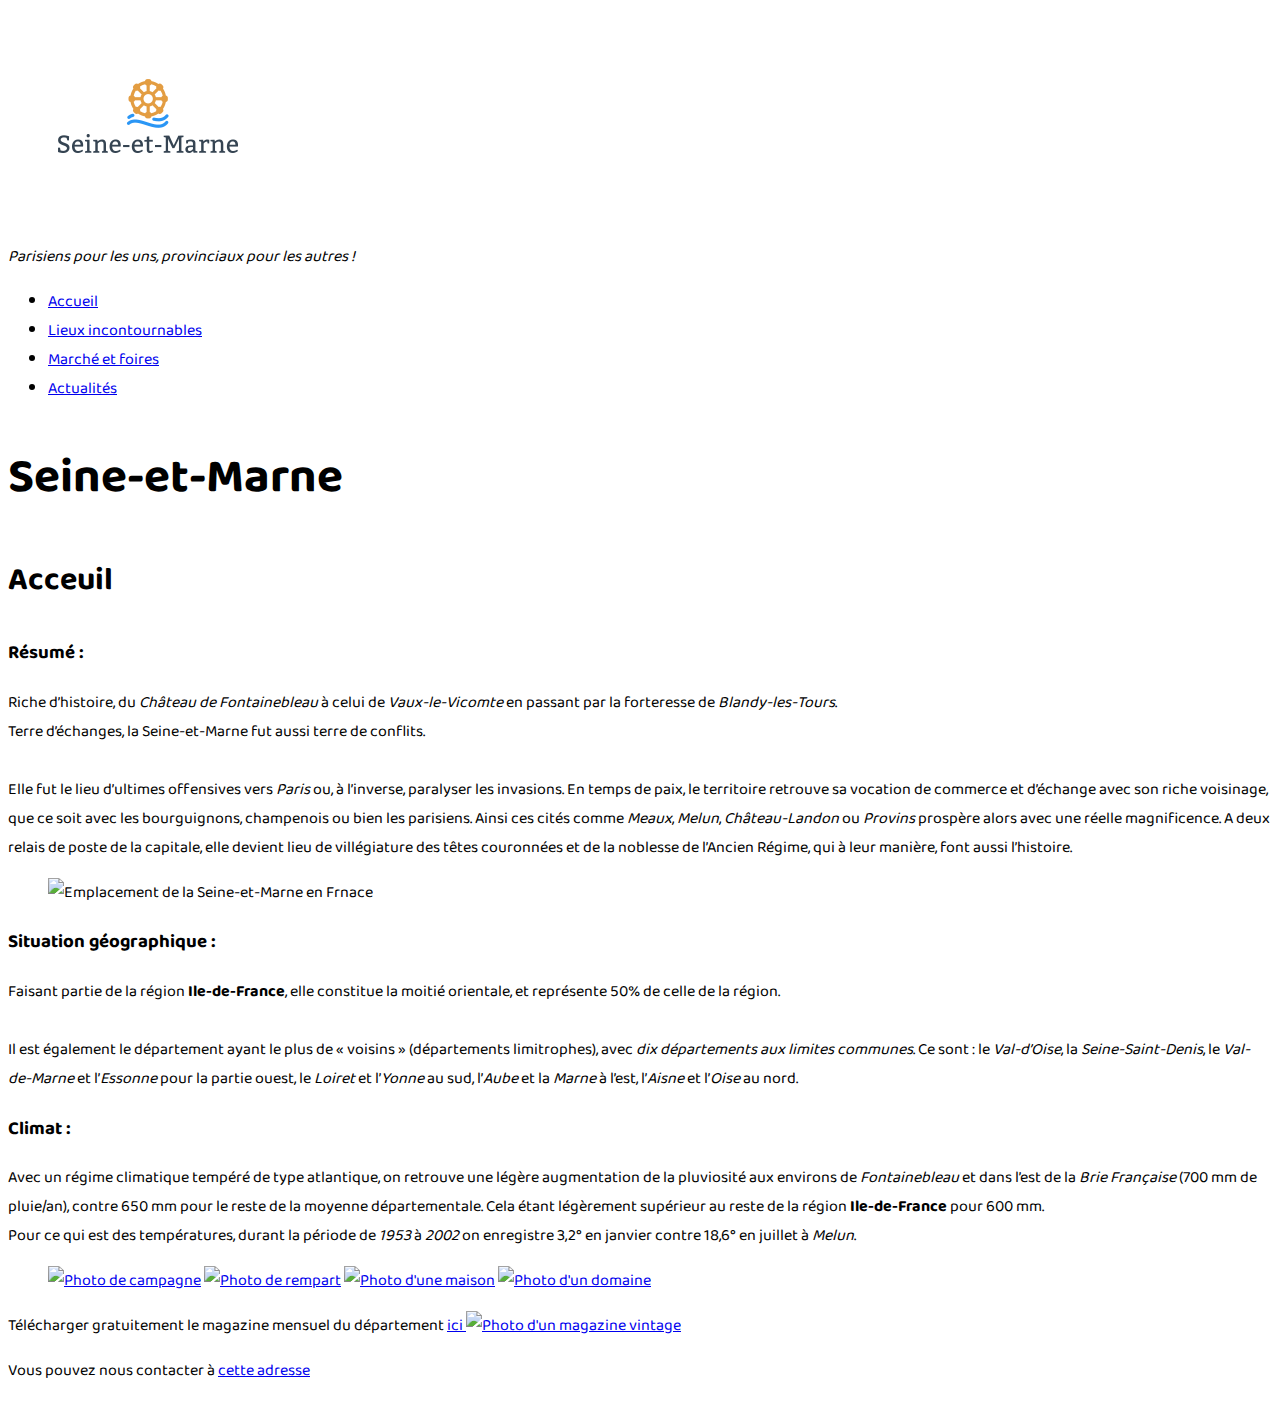
==== index.html @ b7f59997 "Add - all files" ====
<!DOCTYPE html>
<html lang="fr">
<head>
    <meta charset="UTF-8">
    <meta name="viewport" content="width=device-width, initial-scale=1.0">
    <link href="https://fonts.googleapis.com/css2?family=Baloo+Paaji+2&display=swap" rel="stylesheet">
    <link href="https://fonts.googleapis.com/css2?family=Baloo+Paaji+2&display=swap" rel="stylesheet">
    <title>Accueil</title>
    <link href="style.css" rel="stylesheet">
</head>
<body>
    <header>
        <figure><img src="media/logo_site.png" alt="Logo du site"/></figure>
        <p>Parisiens pour les uns, provinciaux pour les autres !</p>
    </header>

    <nav>
        <ul>
            <li><a href="accueil_depart.html">Accueil</a></li>
            <li><a href="lieux_depart.html">Lieux incontournables</a></li>
            <li><a href="marche_depart.html">Marché et foires</a></li>
            <li><a href="actualite_depart.html">Actualités</a></li>
        </ul>
    </nav>
    <main>
        
        <h1>Seine-et-Marne</h1>
    
        <h2>Acceuil</h2>

        <section>
            <h3>Résumé :</h3>
            <p>
                Riche d’histoire, du <em>Château de Fontainebleau</em> à celui de <em>Vaux-le-Vicomte</em> en passant par la forteresse de <em>Blandy-les-Tours</em>.<br/>
                Terre d’échanges, la Seine-et-Marne fut aussi terre de conflits.<br/><br/>
                Elle fut le lieu d’ultimes offensives vers <em>Paris</em> ou, à l’inverse, paralyser les invasions. En temps de paix, le territoire retrouve sa vocation de commerce et d’échange avec son riche voisinage, que ce soit avec les bourguignons, champenois ou bien les parisiens. Ainsi ces cités comme <em>Meaux</em>, <em>Melun</em>, <em>Château-Landon</em> ou <em>Provins</em> prospère alors avec une réelle magnificence.
                A deux relais de poste de la capitale, elle devient lieu de villégiature des têtes couronnées et de la noblesse de l’Ancien Régime, qui à leur manière, font aussi l’histoire.
            </p>
        </section>

        <figure><img src="Images/departement.png" alt="Emplacement de la Seine-et-Marne en Frnace"/></figure>
        <section>
            <h3>Situation géographique :</h3>
            <p>
                Faisant partie de la région <strong>Ile-de-France</strong>, elle constitue la moitié orientale, et représente 50% de celle de la région.<br/><br/>
                Il est également le département ayant le plus de « voisins » (départements limitrophes), avec <em>dix départements aux limites communes</em>. Ce sont : le <em>Val-d’Oise</em>, la <em>Seine-Saint-Denis</em>, le <em>Val-de-Marne</em> et l’<em>Essonne</em> pour la partie ouest, le <em>Loiret</em> et l’<em>Yonne</em> au sud, l’<em>Aube</em> et la <em>Marne</em> à l’est, l’<em>Aisne</em> et l’<em>Oise</em> au nord.
            </p>
        </section>
        
        <section>
            <h3>Climat :</h3>
            <p>
                Avec un régime climatique tempéré de type atlantique, on retrouve une légère augmentation de la pluviosité aux environs de <em>Fontainebleau</em> et dans l’est de la <em>Brie Française</em> (700 mm de pluie/an), contre  650 mm pour le reste de la moyenne départementale. Cela étant légèrement supérieur au reste de la région <strong>Ile-de-France</strong> pour 600 mm.<br/>
                Pour ce qui est des températures, durant la période de <em>1953</em> à <em>2002</em> on enregistre 3,2° en janvier contre 18,6° en juillet à <em>Melun</em>.
            </p>
        </section>
        
        <aside>
            <figure>
                <a href="Images/campagne.jpg"><img src="Images/campagne_mini.jpg" alt="Photo de campagne"/></a>
                <a href="Images/rempart.jpg"><img src="Images/rempart_mini.jpg" alt="Photo de rempart"/></a>
                <a href="Images/maison_de_ville.jpg"><img src="Images/maison-de-ville_mini.jpg" alt="Photo d'une maison"/></a>
                <a href="Images/domaine.jpg"><img src="Images/domaine_mini.jpg" alt="Photo d'un domaine"/></a>
            </figure>
        </aside>

        <aside>
            <p>Télécharger gratuitement le magazine mensuel du département <a href="mensuel.pdf" download>ici <img src="Images/magazine.jpg" alt="Photo d'un magazine vintage"/></a></p>
        </aside>
        
    </main>

    <footer>
        <p>Vous pouvez nous contacter à <a href="mailto:webmaster@ceciestuntest.fr">cette adresse</a></p>
    </footer>
</body>
</html>
---- style.css ----
header{
    font-family: 'Baloo Paaji 2', cursive;
    font-style: italic;
}

body{
    font-family: 'Baloo Paaji 2', cursive;
    font-size: 1em;
    background-image: url(Images/background.jpg);
    background-attachment: fixed;
    background-repeat: no-repeat;
    background-size: cover;
}

h1{
    font-size: 3rem;
}

h2{
    font-size: 2rem;
}
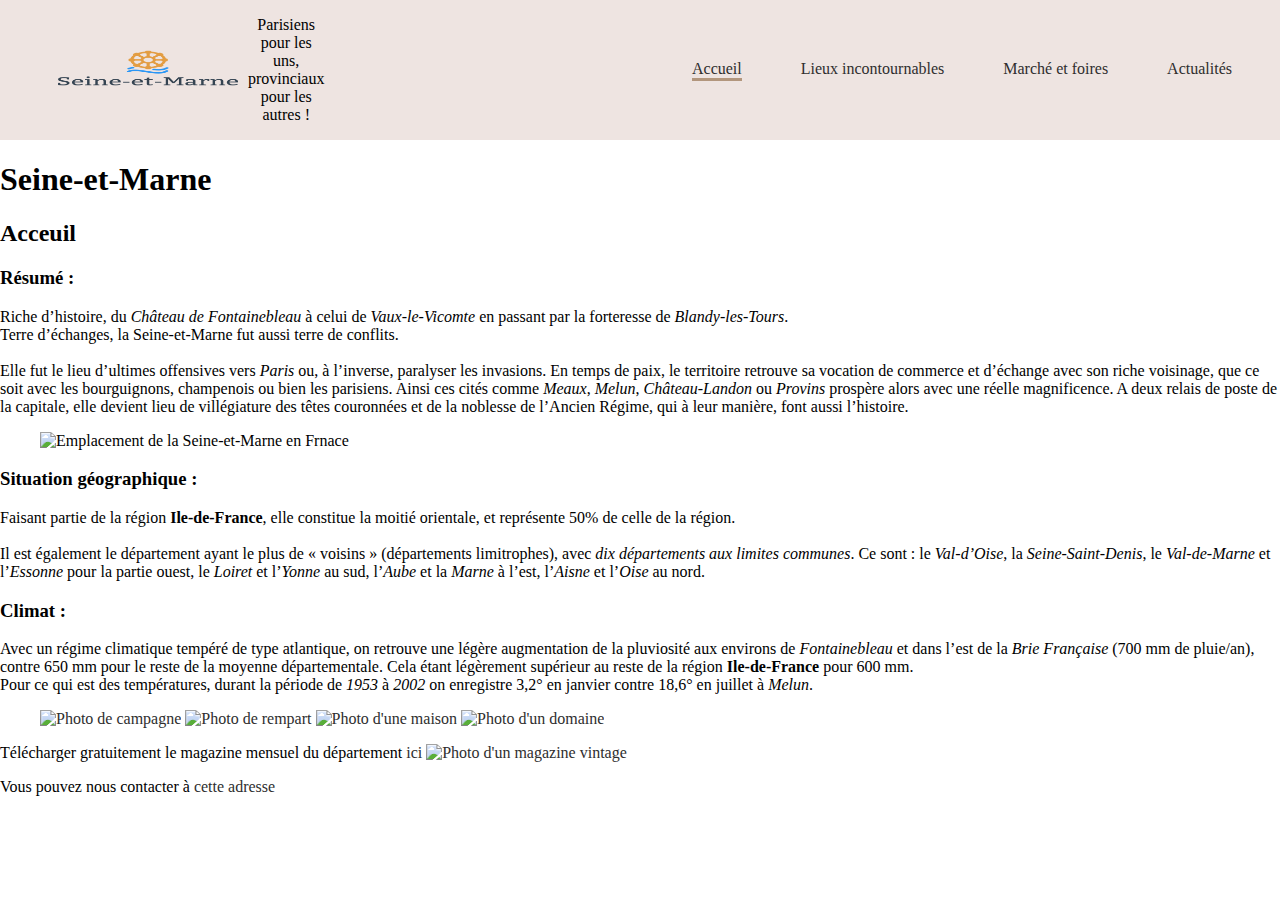
==== commit 0a4163d0: "Update - navbar" ====
--- a/index.html
+++ b/index.html
@@ -10,18 +10,22 @@
 </head>
 <body>
     <header>
-        <figure><img src="media/logo_site.png" alt="Logo du site"/></figure>
-        <p>Parisiens pour les uns, provinciaux pour les autres !</p>
+        <div class="d-flex jc-between">
+            <div class="d-flex align-center">
+                <figure><img src="media/logo_site.png" alt="Roue de mou;in au-dessus d'un cours d'eau" width="200" height="94"/></figure>
+                <p>Parisiens pour les uns, provinciaux pour les autres !</p>
+            </div>
+            <nav class="d-flex align-center">
+                <ul class="d-flex jc-between w-100">
+                    <li class="actual-links"><a href="accueil_depart.html">Accueil</a></li>
+                    <li><a href="lieux_depart.html">Lieux incontournables</a></li>
+                    <li><a href="marche_depart.html">Marché et foires</a></li>
+                    <li><a href="actualite_depart.html">Actualités</a></li>
+                </ul>
+            </nav>
+        </div>
     </header>
 
-    <nav>
-        <ul>
-            <li><a href="accueil_depart.html">Accueil</a></li>
-            <li><a href="lieux_depart.html">Lieux incontournables</a></li>
-            <li><a href="marche_depart.html">Marché et foires</a></li>
-            <li><a href="actualite_depart.html">Actualités</a></li>
-        </ul>
-    </nav>
     <main>
         
         <h1>Seine-et-Marne</h1>
--- a/style.css
+++ b/style.css
@@ -1,21 +1,54 @@
-header{
-    font-family: 'Baloo Paaji 2', cursive;
-    font-style: italic;
+/* Var --------------------*/
+:root{
+    --col-primary: #2E2E2E;
+    --bg-primary: #EEE4E1;
 }
 
-body{
-    font-family: 'Baloo Paaji 2', cursive;
-    font-size: 1em;
-    background-image: url(Images/background.jpg);
-    background-attachment: fixed;
-    background-repeat: no-repeat;
-    background-size: cover;
+/* Class ------------------*/
+.d-flex{    display: flex;  }
+.jc-between{    justify-content: space-between; }
+.jc-center{ justify-content: center;    }
+.align-center{  align-items: center;    }
+.w-100{ width: 100%;    }
+
+/* Generic ----------------*/
+ul{ list-style: none;   }
+
+a{
+    text-decoration: none;
+    color: var(--col-primary);
 }
 
-h1{
-    font-size: 3rem;
+/* Body ____________________________________________________________________________________________________*/
+body{
+    margin: 0;
 }
 
-h2{
-    font-size: 2rem;
+/* Header __________________________________________________________________________________________________*/
+header > div{    
+    padding: 0 3rem;
+    background-color: var(--bg-primary);
+}
+
+header > div > div{
+    width: 20%; 
+    text-align: center;
+}
+
+header figure{  margin: 0;  }
+
+header nav{ width: 33.75rem;    }
+
+header ul{  padding: 0; }
+
+.actual-links{
+    border-bottom: solid 3px #B2967D;
+}
+
+header li:not(.actual-links){
+    transition-duration: 250ms;
+    transition-property: border-bottom;
+}
+header li:hover{
+    border-bottom: solid 3px #B2967D;
 }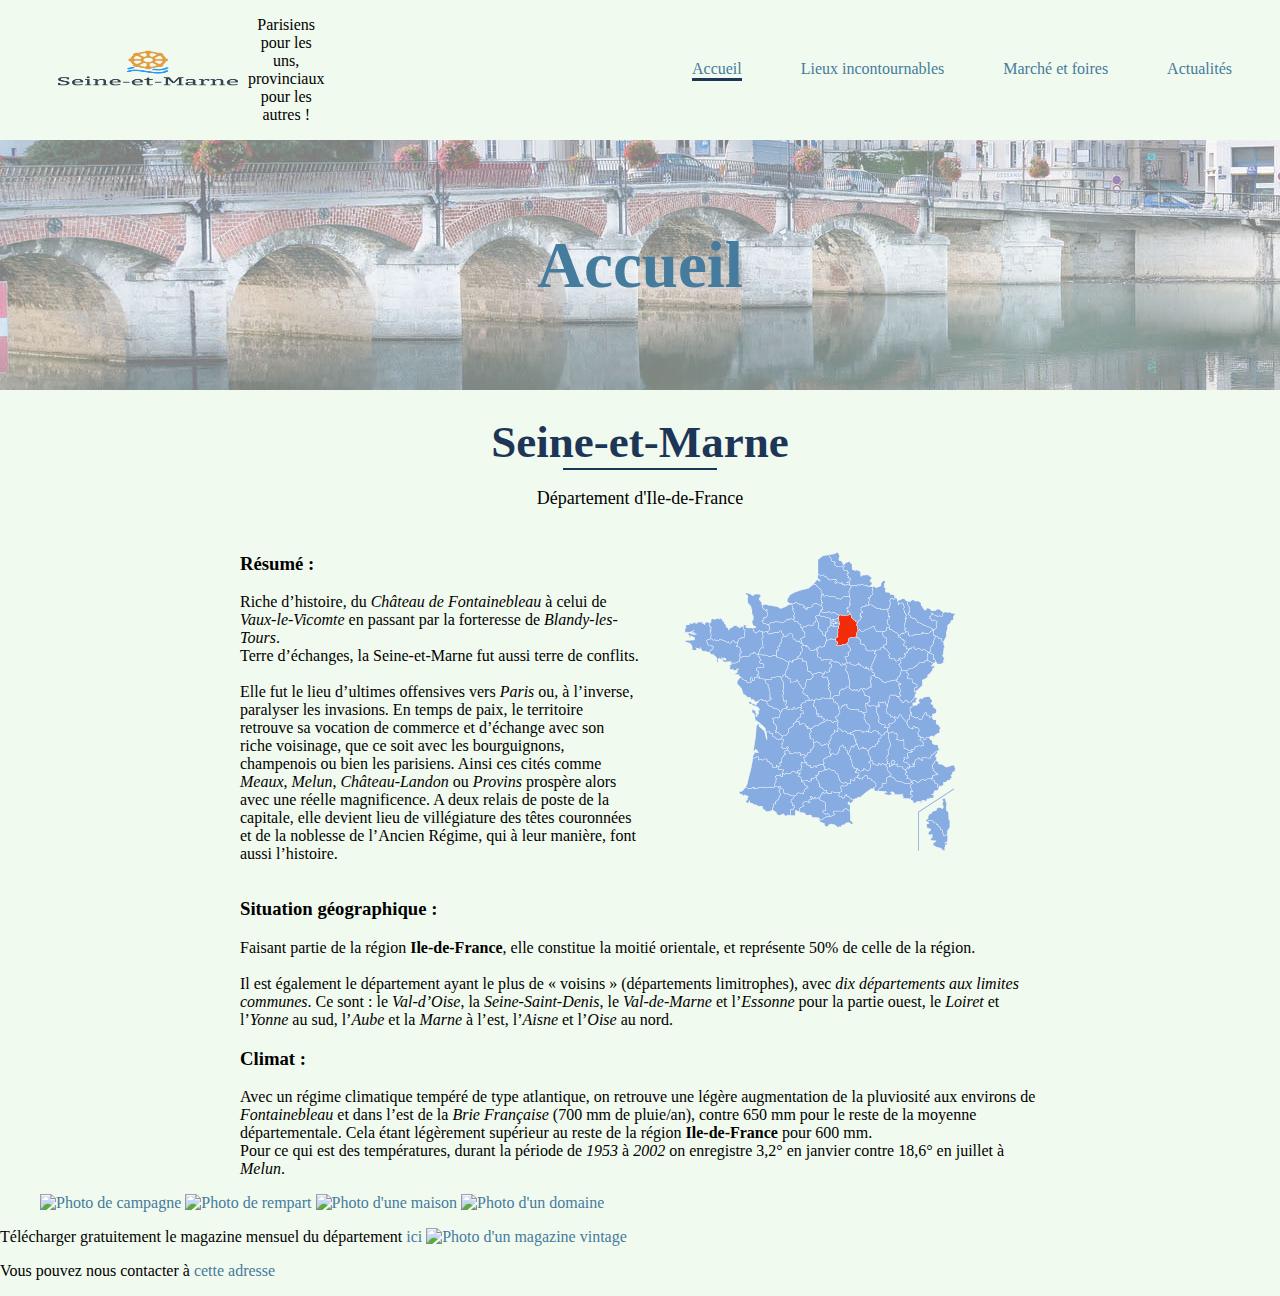
==== commit 9eba1e18: "Update - header and main firts section" ====
--- a/index.html
+++ b/index.html
@@ -24,40 +24,48 @@
                 </ul>
             </nav>
         </div>
+        <div class="d-flex jc-center align-center">
+            <h1>Accueil</h1>
+        </div>
     </header>
 
     <main>
-        
-        <h1>Seine-et-Marne</h1>
-    
-        <h2>Acceuil</h2>
-
-        <section>
-            <h3>Résumé :</h3>
-            <p>
-                Riche d’histoire, du <em>Château de Fontainebleau</em> à celui de <em>Vaux-le-Vicomte</em> en passant par la forteresse de <em>Blandy-les-Tours</em>.<br/>
-                Terre d’échanges, la Seine-et-Marne fut aussi terre de conflits.<br/><br/>
-                Elle fut le lieu d’ultimes offensives vers <em>Paris</em> ou, à l’inverse, paralyser les invasions. En temps de paix, le territoire retrouve sa vocation de commerce et d’échange avec son riche voisinage, que ce soit avec les bourguignons, champenois ou bien les parisiens. Ainsi ces cités comme <em>Meaux</em>, <em>Melun</em>, <em>Château-Landon</em> ou <em>Provins</em> prospère alors avec une réelle magnificence.
-                A deux relais de poste de la capitale, elle devient lieu de villégiature des têtes couronnées et de la noblesse de l’Ancien Régime, qui à leur manière, font aussi l’histoire.
-            </p>
+        <section id="introduction">
+            <h2>Seine-et-Marne</h2>
+            <div class="m-auto"></div>
+            <p>Département d'Ile-de-France</p>
         </section>
 
-        <figure><img src="Images/departement.png" alt="Emplacement de la Seine-et-Marne en Frnace"/></figure>
-        <section>
-            <h3>Situation géographique :</h3>
-            <p>
-                Faisant partie de la région <strong>Ile-de-France</strong>, elle constitue la moitié orientale, et représente 50% de celle de la région.<br/><br/>
-                Il est également le département ayant le plus de « voisins » (départements limitrophes), avec <em>dix départements aux limites communes</em>. Ce sont : le <em>Val-d’Oise</em>, la <em>Seine-Saint-Denis</em>, le <em>Val-de-Marne</em> et l’<em>Essonne</em> pour la partie ouest, le <em>Loiret</em> et l’<em>Yonne</em> au sud, l’<em>Aube</em> et la <em>Marne</em> à l’est, l’<em>Aisne</em> et l’<em>Oise</em> au nord.
-            </p>
+        <section id="content" class="content m-auto">
+            <section id="resume" class="d-flex">
+                <div class="w-50">
+                    <h3>Résumé :</h3>
+                    <p>
+                        Riche d’histoire, du <em>Château de Fontainebleau</em> à celui de <em>Vaux-le-Vicomte</em> en passant par la forteresse de <em>Blandy-les-Tours</em>.<br/>
+                        Terre d’échanges, la Seine-et-Marne fut aussi terre de conflits.<br/><br/>
+                        Elle fut le lieu d’ultimes offensives vers <em>Paris</em> ou, à l’inverse, paralyser les invasions. En temps de paix, le territoire retrouve sa vocation de commerce et d’échange avec son riche voisinage, que ce soit avec les bourguignons, champenois ou bien les parisiens. Ainsi ces cités comme <em>Meaux</em>, <em>Melun</em>, <em>Château-Landon</em> ou <em>Provins</em> prospère alors avec une réelle magnificence.
+                        A deux relais de poste de la capitale, elle devient lieu de villégiature des têtes couronnées et de la noblesse de l’Ancien Régime, qui à leur manière, font aussi l’histoire.
+                    </p>
+                </div>
+                <figure><img src="media/departement.png" alt="Emplacement de la Seine-et-Marne en Frnace"/></figure>
+            </section>
+            <section>
+                <h3>Situation géographique :</h3>
+                <p>
+                    Faisant partie de la région <strong>Ile-de-France</strong>, elle constitue la moitié orientale, et représente 50% de celle de la région.<br/><br/>
+                    Il est également le département ayant le plus de « voisins » (départements limitrophes), avec <em>dix départements aux limites communes</em>. Ce sont : le <em>Val-d’Oise</em>, la <em>Seine-Saint-Denis</em>, le <em>Val-de-Marne</em> et l’<em>Essonne</em> pour la partie ouest, le <em>Loiret</em> et l’<em>Yonne</em> au sud, l’<em>Aube</em> et la <em>Marne</em> à l’est, l’<em>Aisne</em> et l’<em>Oise</em> au nord.
+                </p>
+            </section>
+            <section>
+                <h3>Climat :</h3>
+                <p>
+                    Avec un régime climatique tempéré de type atlantique, on retrouve une légère augmentation de la pluviosité aux environs de <em>Fontainebleau</em> et dans l’est de la <em>Brie Française</em> (700 mm de pluie/an), contre  650 mm pour le reste de la moyenne départementale. Cela étant légèrement supérieur au reste de la région <strong>Ile-de-France</strong> pour 600 mm.<br/>
+                    Pour ce qui est des températures, durant la période de <em>1953</em> à <em>2002</em> on enregistre 3,2° en janvier contre 18,6° en juillet à <em>Melun</em>.
+                </p>
+            </section>
         </section>
+
         
-        <section>
-            <h3>Climat :</h3>
-            <p>
-                Avec un régime climatique tempéré de type atlantique, on retrouve une légère augmentation de la pluviosité aux environs de <em>Fontainebleau</em> et dans l’est de la <em>Brie Française</em> (700 mm de pluie/an), contre  650 mm pour le reste de la moyenne départementale. Cela étant légèrement supérieur au reste de la région <strong>Ile-de-France</strong> pour 600 mm.<br/>
-                Pour ce qui est des températures, durant la période de <em>1953</em> à <em>2002</em> on enregistre 3,2° en janvier contre 18,6° en juillet à <em>Melun</em>.
-            </p>
-        </section>
         
         <aside>
             <figure>
--- a/style.css
+++ b/style.css
@@ -1,7 +1,9 @@
 /* Var --------------------*/
 :root{
-    --col-primary: #2E2E2E;
-    --bg-primary: #EEE4E1;
+    --col-primary: #F1FAEE;
+    --col-secondary: #1D3557;
+    --col-third: #457B9D;
+    --col-content: #fff;
 }
 
 /* Class ------------------*/
@@ -10,25 +12,27 @@
 .jc-center{ justify-content: center;    }
 .align-center{  align-items: center;    }
 .w-100{ width: 100%;    }
+.m-auto{    margin: auto;   }
+.content{   width: 62.5%;   }
+.w-50{  width: 50%; }
+.wrap{  flex-wrap: wrap;    }
 
 /* Generic ----------------*/
 ul{ list-style: none;   }
 
 a{
     text-decoration: none;
-    color: var(--col-primary);
+    color: var(--col-third);
 }
 
 /* Body ____________________________________________________________________________________________________*/
 body{
     margin: 0;
+    background-color: var(--col-primary);
 }
 
 /* Header __________________________________________________________________________________________________*/
-header > div{    
-    padding: 0 3rem;
-    background-color: var(--bg-primary);
-}
+header > div:first-child{   padding: 0 3rem;    }
 
 header > div > div{
     width: 20%; 
@@ -41,14 +45,43 @@
 
 header ul{  padding: 0; }
 
-.actual-links{
-    border-bottom: solid 3px #B2967D;
-}
+.actual-links{  border-bottom: solid 3px var(--col-secondary); }
 
 header li:not(.actual-links){
     transition-duration: 250ms;
     transition-property: border-bottom;
 }
-header li:hover{
-    border-bottom: solid 3px #B2967D;
+
+header li:hover{    border-bottom: solid 3px var(--col-secondary);   }
+
+header > div:nth-child(2){
+    background-image: url(media/background.jpg);
+    background-repeat: no-repeat;
+    height: 250px;
+    background-position-y: -406px;
+}
+
+header h1{
+    color: var(--col-third);
+    font-size: 4.0625rem;
+}
+
+/* Main ____________________________________________________________________________________________________*/
+#introduction{ text-align: center;  }
+
+#introduction > h2{
+    font-size: 2.8125rem;
+    color: var(--col-secondary);
+    margin: 1.625rem auto 0;
+}
+
+#introduction > div{
+    height: 2px;
+    background-color: var(--col-secondary);
+    width: 12%;
+}
+
+#introduction > p{
+    font-size: 1.125rem;
+    margin-bottom: 1.5625rem;
 }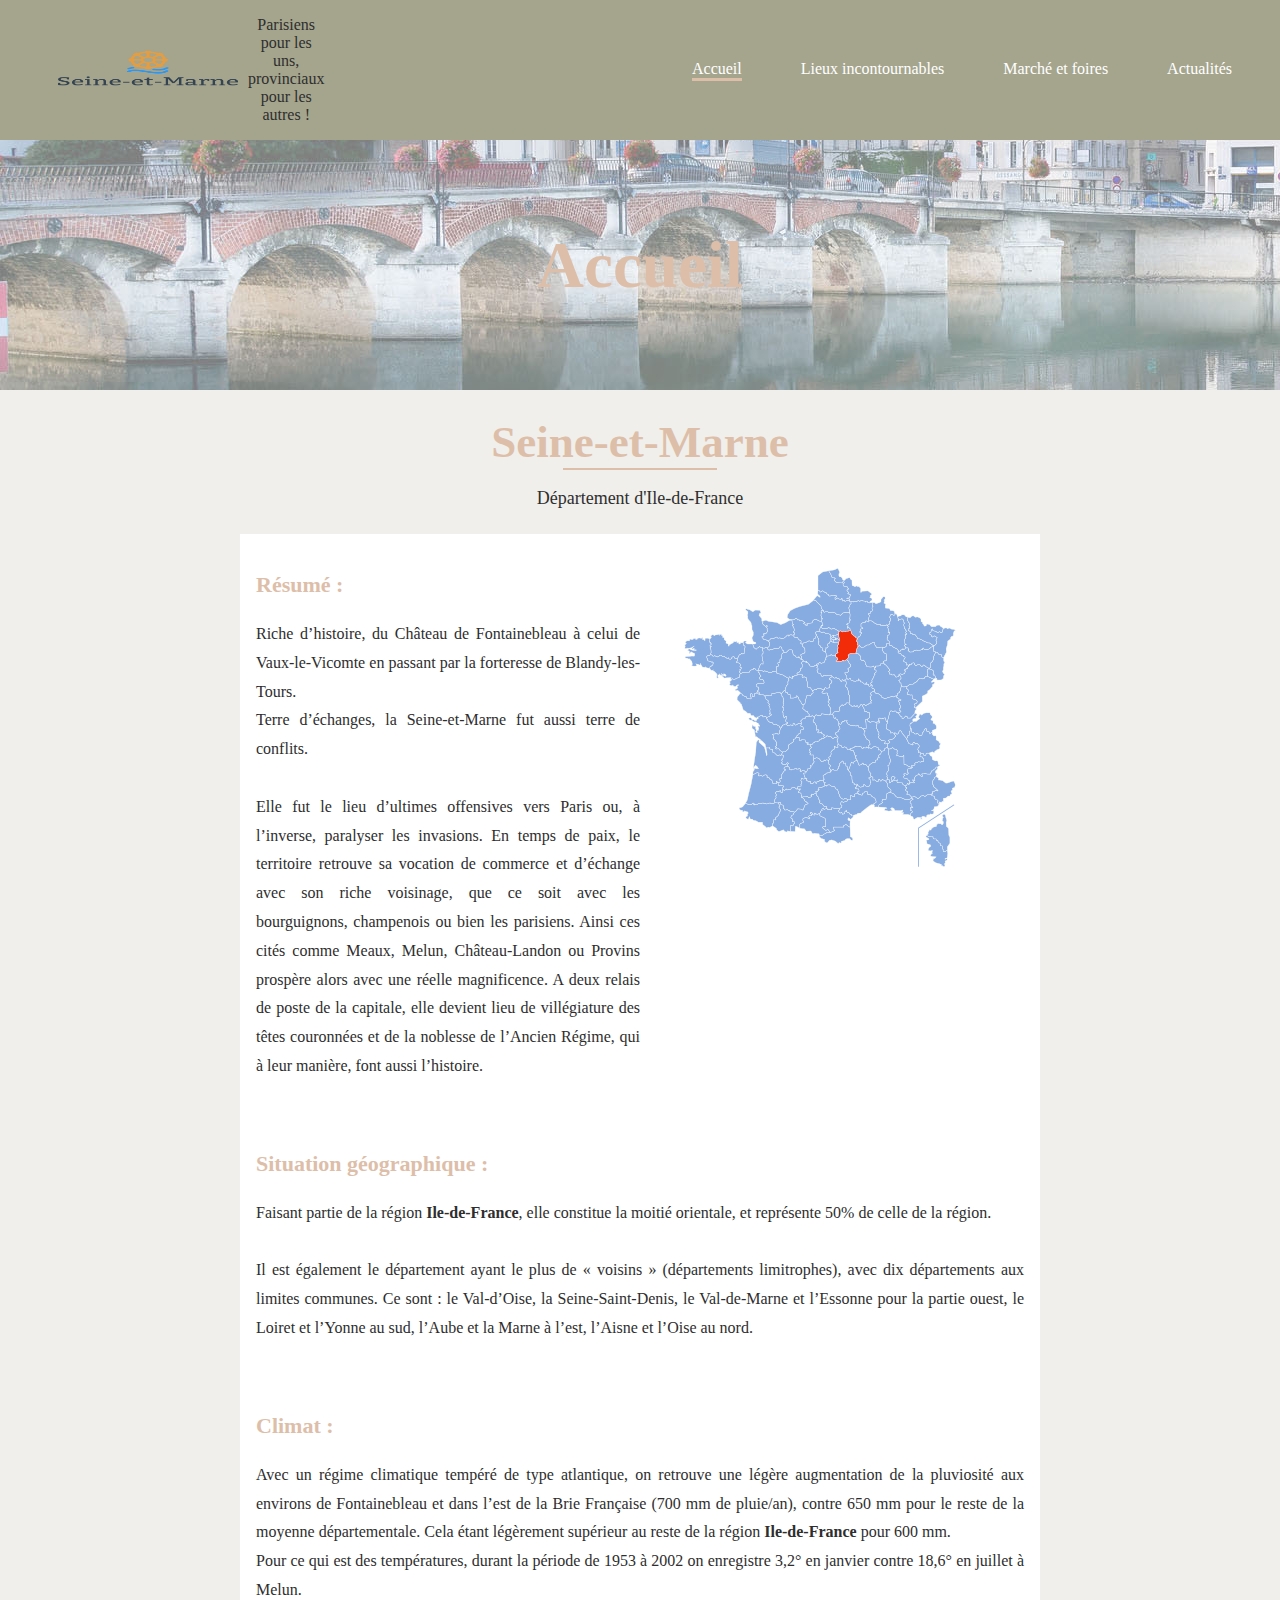
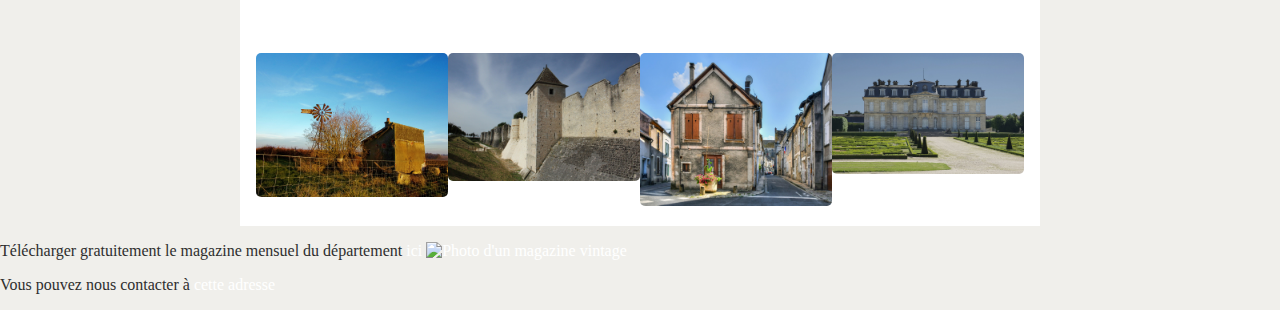
==== commit 80f9672f: "Update -content" ====
--- a/index.html
+++ b/index.html
@@ -18,9 +18,9 @@
             <nav class="d-flex align-center">
                 <ul class="d-flex jc-between w-100">
                     <li class="actual-links"><a href="accueil_depart.html">Accueil</a></li>
-                    <li><a href="lieux_depart.html">Lieux incontournables</a></li>
-                    <li><a href="marche_depart.html">Marché et foires</a></li>
-                    <li><a href="actualite_depart.html">Actualités</a></li>
+                    <li><a href="lieux.html">Lieux incontournables</a></li>
+                    <li><a href="marche.html">Marché et foires</a></li>
+                    <li><a href="actualite.html">Actualités</a></li>
                 </ul>
             </nav>
         </div>
@@ -36,7 +36,7 @@
             <p>Département d'Ile-de-France</p>
         </section>
 
-        <section id="content" class="content m-auto">
+        <section id="content" class="content m-auto col-content box-siz">
             <section id="resume" class="d-flex">
                 <div class="w-50">
                     <h3>Résumé :</h3>
@@ -63,26 +63,22 @@
                     Pour ce qui est des températures, durant la période de <em>1953</em> à <em>2002</em> on enregistre 3,2° en janvier contre 18,6° en juillet à <em>Melun</em>.
                 </p>
             </section>
+            <section class="d-flex">
+                <a href="media/campagne.jpg" class="box-siz"><img id="minImage"src="media/campagne.jpg" alt="Prairie avec moulin"></a>
+
+                <a href="media/rempart.jpg" class="box-siz"><img id="minImage"src="media/rempart.jpg" alt="Rempart avec une tours"></a>
+
+                <a href="media/maison_de_ville.jpg" class="box-siz"><img id="minImage"src="media/maison_de_ville.jpg" alt="Vieille maison de ville" ></a>
+
+                <a href="media/domaine.jpg" class="box-siz"><img id="minImage"src="media/domaine.jpg" alt="Domaine bourgeois" ></a>
+            </section>
         </section>
-
-        
-        
-        <aside>
-            <figure>
-                <a href="Images/campagne.jpg"><img src="Images/campagne_mini.jpg" alt="Photo de campagne"/></a>
-                <a href="Images/rempart.jpg"><img src="Images/rempart_mini.jpg" alt="Photo de rempart"/></a>
-                <a href="Images/maison_de_ville.jpg"><img src="Images/maison-de-ville_mini.jpg" alt="Photo d'une maison"/></a>
-                <a href="Images/domaine.jpg"><img src="Images/domaine_mini.jpg" alt="Photo d'un domaine"/></a>
-            </figure>
-        </aside>
-
+    </main>
+    
+    <footer>
         <aside>
             <p>Télécharger gratuitement le magazine mensuel du département <a href="mensuel.pdf" download>ici <img src="Images/magazine.jpg" alt="Photo d'un magazine vintage"/></a></p>
         </aside>
-        
-    </main>
-
-    <footer>
         <p>Vous pouvez nous contacter à <a href="mailto:webmaster@ceciestuntest.fr">cette adresse</a></p>
     </footer>
 </body>
--- a/style.css
+++ b/style.css
@@ -1,37 +1,44 @@
 /* Var --------------------*/
 :root{
-    --col-primary: #F1FAEE;
-    --col-secondary: #1D3557;
-    --col-third: #457B9D;
+    --col-primary: #F0EFEB;
+    --col-secondary: #A5A58D;
+    --col-third: #DDBEA9;
     --col-content: #fff;
+    --col-header: #A5A58D;
 }
 
 /* Class ------------------*/
 .d-flex{    display: flex;  }
 .jc-between{    justify-content: space-between; }
 .jc-center{ justify-content: center;    }
+.jc-around{ justify-content: space-around;  }
 .align-center{  align-items: center;    }
 .w-100{ width: 100%;    }
 .m-auto{    margin: auto;   }
 .content{   width: 62.5%;   }
 .w-50{  width: 50%; }
 .wrap{  flex-wrap: wrap;    }
+.col-content{ background-color: var(--col-content);}
+.box-siz{   box-sizing: border-box; }
 
 /* Generic ----------------*/
 ul{ list-style: none;   }
 
 a{
     text-decoration: none;
-    color: var(--col-third);
+    color: var(--col-content);
 }
 
 /* Body ____________________________________________________________________________________________________*/
 body{
     margin: 0;
     background-color: var(--col-primary);
+    color: #2E2E2E;
 }
 
 /* Header __________________________________________________________________________________________________*/
+header{ background-color: var(--col-secondary);    }
+
 header > div:first-child{   padding: 0 3rem;    }
 
 header > div > div{
@@ -45,14 +52,14 @@
 
 header ul{  padding: 0; }
 
-.actual-links{  border-bottom: solid 3px var(--col-secondary); }
+.actual-links{  border-bottom: solid 3px var(--col-third); }
 
 header li:not(.actual-links){
     transition-duration: 250ms;
     transition-property: border-bottom;
 }
 
-header li:hover{    border-bottom: solid 3px var(--col-secondary);   }
+header li:hover{    border-bottom: solid 3px var(--col-third);   }
 
 header > div:nth-child(2){
     background-image: url(media/background.jpg);
@@ -71,17 +78,48 @@
 
 #introduction > h2{
     font-size: 2.8125rem;
-    color: var(--col-secondary);
+    color: var(--col-third);
     margin: 1.625rem auto 0;
 }
 
 #introduction > div{
     height: 2px;
-    background-color: var(--col-secondary);
+    background-color: var(--col-third);
     width: 12%;
 }
 
 #introduction > p{
     font-size: 1.125rem;
     margin-bottom: 1.5625rem;
-}+}
+
+#content > section{
+    padding: 1rem;
+}
+
+#content h3{
+    font-size: 1.375rem;
+    color: var(--col-third);
+}
+
+#content p{
+    font-size: 1rem;
+    text-align: justify;
+    line-height: 1.8rem;
+}
+
+#content em{
+    font-style: normal;
+}
+
+/* Modal Images ___________________________________________________________________________________________*/
+#minImage{
+    border-radius: 5px;
+    cursor: pointer;
+    transition-duration: 300ms;
+    width: 100%;
+}
+
+#minImage:hover{   opacity: 0.7;   }
+
+
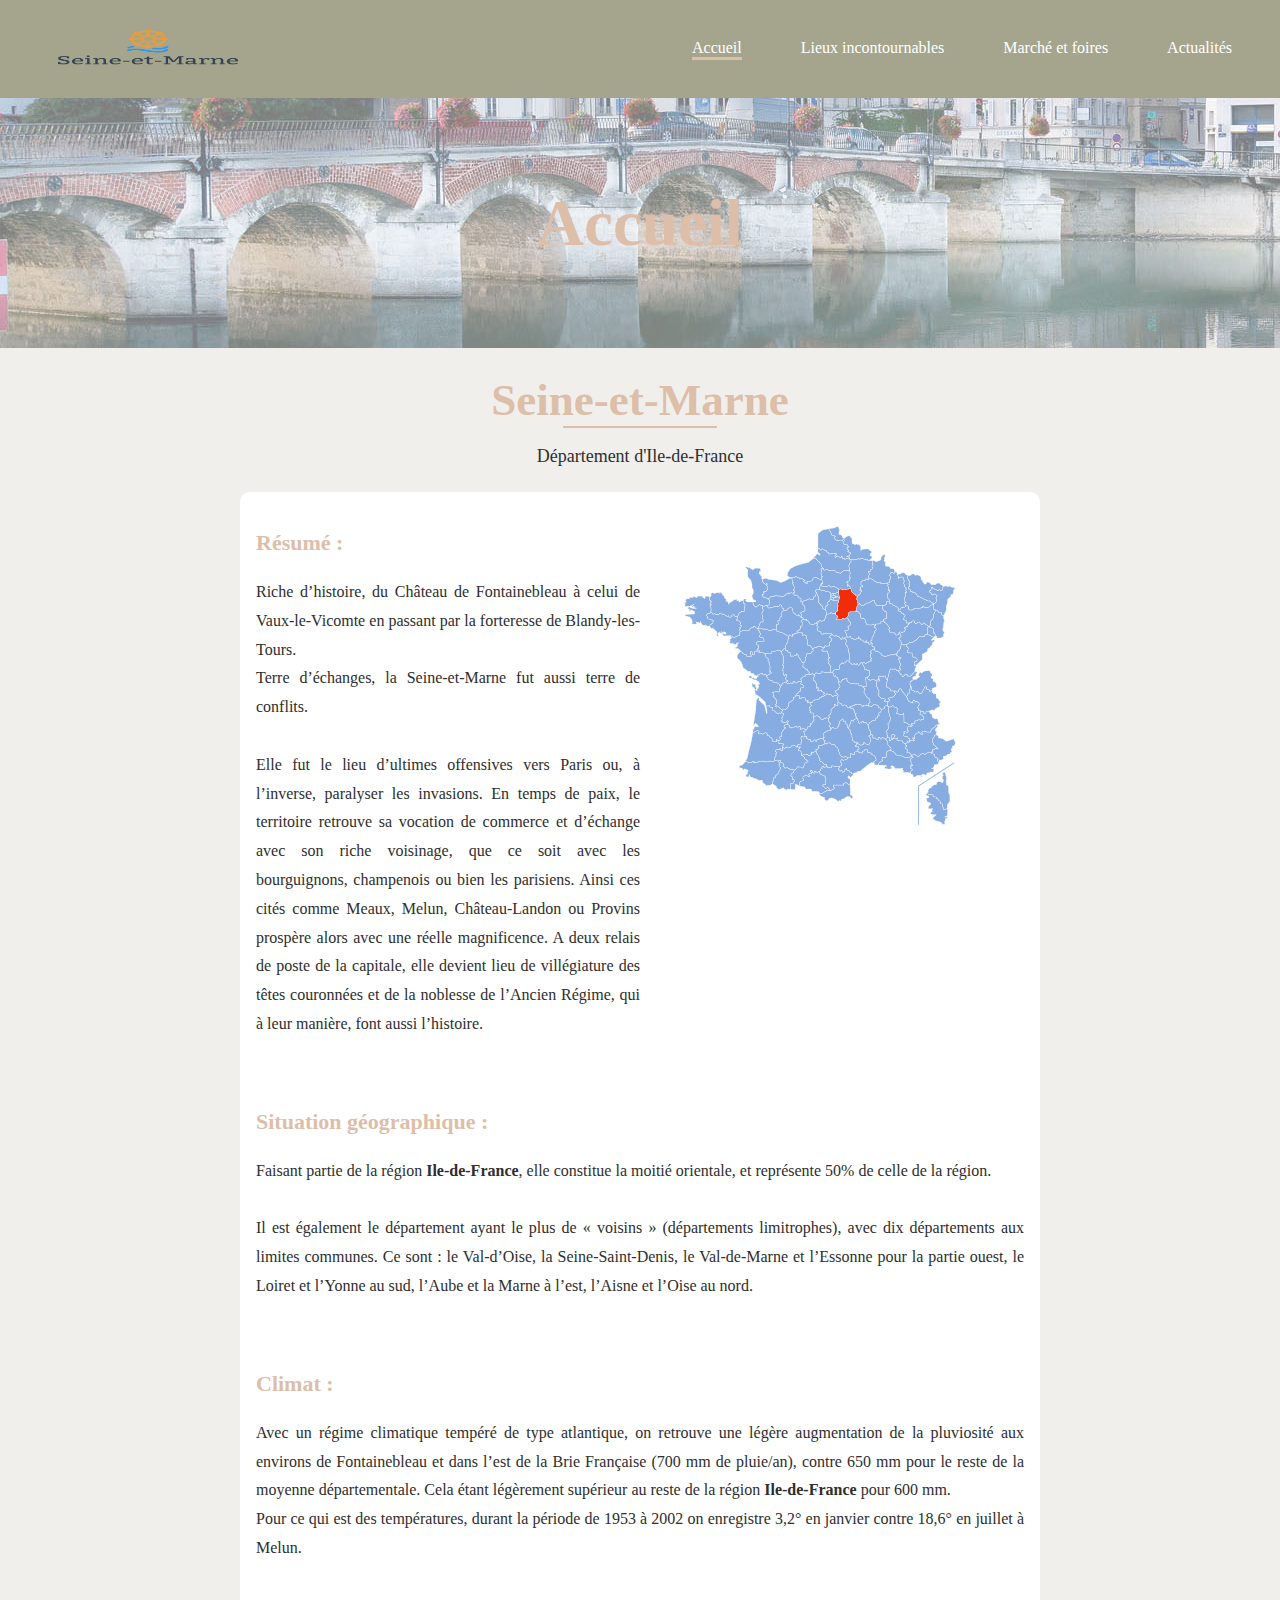
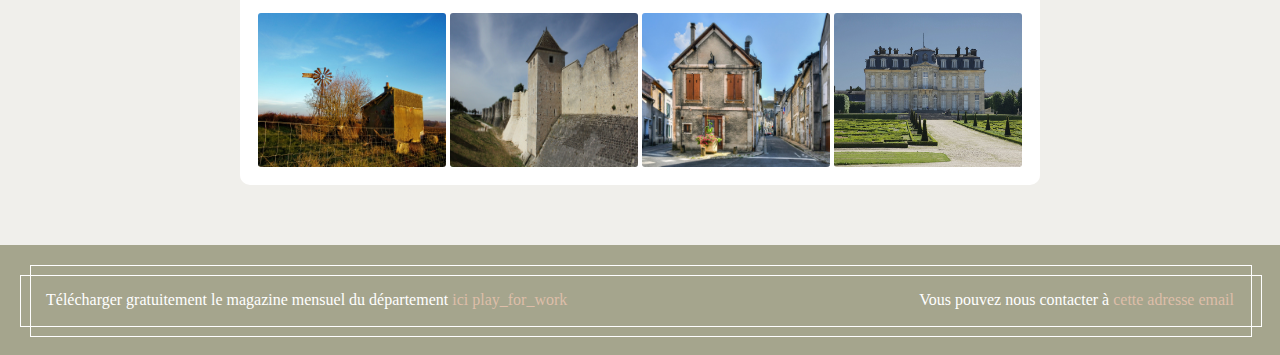
==== commit c87dae97: "Update - main and footer" ====
--- a/index.html
+++ b/index.html
@@ -13,7 +13,6 @@
         <div class="d-flex jc-between">
             <div class="d-flex align-center">
                 <figure><img src="media/logo_site.png" alt="Roue de mou;in au-dessus d'un cours d'eau" width="200" height="94"/></figure>
-                <p>Parisiens pour les uns, provinciaux pour les autres !</p>
             </div>
             <nav class="d-flex align-center">
                 <ul class="d-flex jc-between w-100">
@@ -64,22 +63,20 @@
                 </p>
             </section>
             <section class="d-flex">
-                <a href="media/campagne.jpg" class="box-siz"><img id="minImage"src="media/campagne.jpg" alt="Prairie avec moulin"></a>
+                <a href="media/campagne.jpg"><img id="minImage" class="box-siz" src="media/campagne.jpg" alt="Prairie avec moulin"></a>
 
-                <a href="media/rempart.jpg" class="box-siz"><img id="minImage"src="media/rempart.jpg" alt="Rempart avec une tours"></a>
+                <a href="media/rempart.jpg"><img id="minImage" class="box-siz" src="media/rempart.jpg" alt="Rempart avec une tours"></a>
 
-                <a href="media/maison_de_ville.jpg" class="box-siz"><img id="minImage"src="media/maison_de_ville.jpg" alt="Vieille maison de ville" ></a>
+                <a href="media/maison_de_ville.jpg"><img id="minImage" class="box-siz" src="media/maison_de_ville.jpg" alt="Vieille maison de ville" ></a>
 
-                <a href="media/domaine.jpg" class="box-siz"><img id="minImage"src="media/domaine.jpg" alt="Domaine bourgeois" ></a>
+                <a href="media/domaine.jpg"><img id="minImage" class="box-siz" src="media/domaine.jpg" alt="Domaine bourgeois" ></a>
             </section>
         </section>
     </main>
     
-    <footer>
-        <aside>
-            <p>Télécharger gratuitement le magazine mensuel du département <a href="mensuel.pdf" download>ici <img src="Images/magazine.jpg" alt="Photo d'un magazine vintage"/></a></p>
-        </aside>
-        <p>Vous pouvez nous contacter à <a href="mailto:webmaster@ceciestuntest.fr">cette adresse</a></p>
+    <footer class="box-siz d-flex jc-between">
+        <p>Télécharger gratuitement le magazine mensuel du département <a href="mensuel.pdf" download>ici <span class="icon">play_for_work</span></a></p>
+        <p>Vous pouvez nous contacter à <a href="mailto:webmaster@ceciestuntest.fr">cette adresse <span class="icon">email</span></a></p>
     </footer>
 </body>
 </html>--- a/style.css
+++ b/style.css
@@ -4,7 +4,6 @@
     --col-secondary: #A5A58D;
     --col-third: #DDBEA9;
     --col-content: #fff;
-    --col-header: #A5A58D;
 }
 
 /* Class ------------------*/
@@ -15,7 +14,11 @@
 .align-center{  align-items: center;    }
 .w-100{ width: 100%;    }
 .m-auto{    margin: auto;   }
-.content{   width: 62.5%;   }
+.content{   
+    width: 62.5%;
+    margin-bottom: 3.75rem;
+    border-radius: 10px;
+}
 .w-50{  width: 50%; }
 .wrap{  flex-wrap: wrap;    }
 .col-content{ background-color: var(--col-content);}
@@ -108,18 +111,49 @@
     line-height: 1.8rem;
 }
 
-#content em{
-    font-style: normal;
-}
+#content em{    font-style: normal; }
 
-/* Modal Images ___________________________________________________________________________________________*/
+/* Images _________________________________________________________________________________________________*/
 #minImage{
     border-radius: 5px;
     cursor: pointer;
     transition-duration: 300ms;
     width: 100%;
+    height: 100%;
+    padding: 2px;
 }
 
 #minImage:hover{   opacity: 0.7;   }
 
+/* Footer _________________________________________________________________________________________________*/
+footer{
+    background-color: var(--col-secondary);
+    position: relative;
+    color: var(--col-content);
+    padding: 30px;
+    height: 100%;
+}
 
+footer p{
+    margin: 1rem;
+}
+
+footer a{   color: var(--col-third);}
+
+footer::before{
+    content: '';
+    border: solid 1px white;
+    position: absolute;
+    width: calc(100% - 40px);
+    height: calc(100% - 60px);
+    margin: 0 -10px;
+}
+
+footer::after{
+    content: '';
+    border: solid 1px white;
+    position: absolute;
+    width: calc(100% - 60px);
+    height: calc(100% - 40px);
+    margin: -10px 0;
+}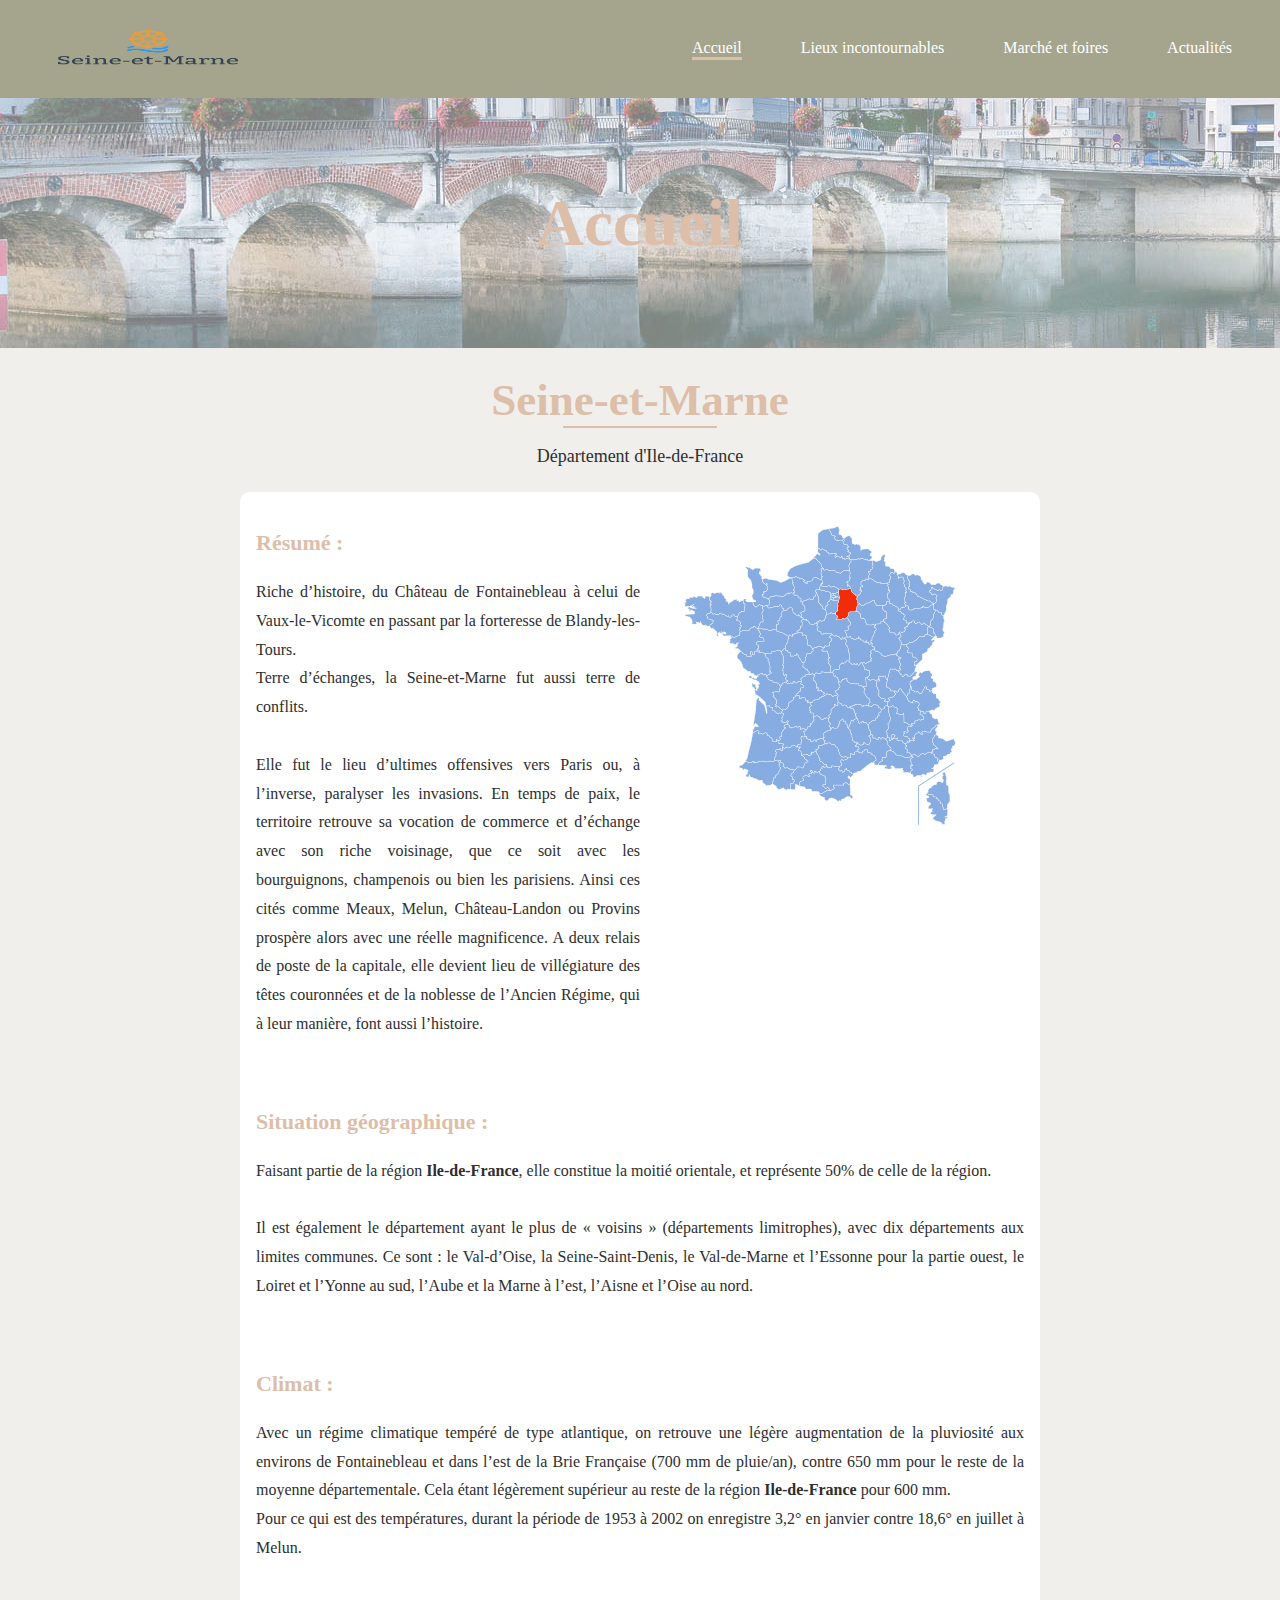
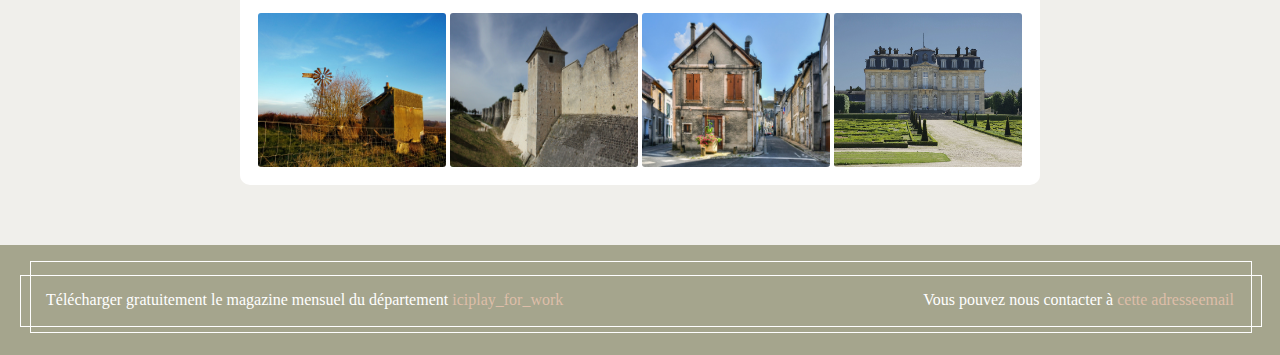
==== commit e080511d: "Update - fonts and validator w3c" ====
--- a/index.html
+++ b/index.html
@@ -35,7 +35,7 @@
             <p>Département d'Ile-de-France</p>
         </section>
 
-        <section id="content" class="content m-auto col-content box-siz">
+        <div id="content" class="content m-auto col-content box-siz">
             <section id="resume" class="d-flex">
                 <div class="w-50">
                     <h3>Résumé :</h3>
@@ -62,21 +62,23 @@
                     Pour ce qui est des températures, durant la période de <em>1953</em> à <em>2002</em> on enregistre 3,2° en janvier contre 18,6° en juillet à <em>Melun</em>.
                 </p>
             </section>
-            <section class="d-flex">
-                <a href="media/campagne.jpg"><img id="minImage" class="box-siz" src="media/campagne.jpg" alt="Prairie avec moulin"></a>
+            <div class="d-flex">
+                <a href="media/campagne.jpg"><img class="minImage box-siz" src="media/campagne.jpg" alt="Prairie avec moulin"></a>
 
-                <a href="media/rempart.jpg"><img id="minImage" class="box-siz" src="media/rempart.jpg" alt="Rempart avec une tours"></a>
+                <a href="media/rempart.jpg"><img  class="minImage box-siz" src="media/rempart.jpg" alt="Rempart avec une tours"></a>
 
-                <a href="media/maison_de_ville.jpg"><img id="minImage" class="box-siz" src="media/maison_de_ville.jpg" alt="Vieille maison de ville" ></a>
+                <a href="media/maison_de_ville.jpg"><img class="minImage box-siz" src="media/maison_de_ville.jpg" alt="Vieille maison de ville" ></a>
 
-                <a href="media/domaine.jpg"><img id="minImage" class="box-siz" src="media/domaine.jpg" alt="Domaine bourgeois" ></a>
-            </section>
-        </section>
+                <a href="media/domaine.jpg"><img class="minImage box-siz" src="media/domaine.jpg" alt="Domaine bourgeois" ></a>
+            </div>
+        </div>
     </main>
     
-    <footer class="box-siz d-flex jc-between">
-        <p>Télécharger gratuitement le magazine mensuel du département <a href="mensuel.pdf" download>ici <span class="icon">play_for_work</span></a></p>
-        <p>Vous pouvez nous contacter à <a href="mailto:webmaster@ceciestuntest.fr">cette adresse <span class="icon">email</span></a></p>
+    <footer>
+        <div class="box-siz d-flex jc-between">
+            <p>Télécharger gratuitement le magazine mensuel du département <a href="mensuel.pdf" download class="d-flex align-center">ici <span class="icon m-auto">play_for_work</span></a></p>
+            <p>Vous pouvez nous contacter à <a href="mailto:webmaster@ceciestuntest.fr" class="d-flex align-center">cette adresse <span class="icon">email</span></a></p>
+        </div>
     </footer>
 </body>
 </html>--- a/style.css
+++ b/style.css
@@ -1,3 +1,32 @@
+/* Fonts __________________________________________________________________________________________________*/
+@font-face {
+	font-family: 'Roboto-Regular';
+	src: url('fonts/RobotoSlab-Regular.eot');
+	src: local('☺'), url('fonts/RobotoSlab-Regular.woff') format('woff'), url('fonts/RobotoSlab-Regular.ttf') format('truetype'), url('fonts/RobotoSlab-Regular.svg') format('svg');
+	font-weight: normal;
+	font-style: normal;
+}
+
+@font-face {
+	font-family: 'Roboto-Bold';
+	src: url('fonts/RobotoSlab-Bold.eot');
+	src: local('☺'), url('fonts/RobotoSlab-Bold.woff') format('woff'), url('fonts/RobotoSlab-Bold.ttf') format('truetype'), url('fonts/RobotoSlab-Bold.svg') format('svg');
+	font-weight: normal;
+	font-style: normal;
+}
+
+@font-face {
+    font-family: 'Material-Icons';
+    font-style: normal;
+    font-weight: 400;
+    src: url(fonts/MaterialIcons-Regular.eot);
+    src: local('Material Icons'),
+         local('MaterialIcons-Regular'),
+         url(fonts/MaterialIcons-Regular.woff2) format('woff2'),
+         url(fonts/MaterialIcons-Regular.woff) format('woff'),
+         url(fonts/MaterialIcons-Regular.ttf) format('truetype');
+}
+
 /* Var --------------------*/
 :root{
     --col-primary: #F0EFEB;
@@ -23,6 +52,7 @@
 .wrap{  flex-wrap: wrap;    }
 .col-content{ background-color: var(--col-content);}
 .box-siz{   box-sizing: border-box; }
+.icon{  font-family: 'Material-Icons';  }
 
 /* Generic ----------------*/
 ul{ list-style: none;   }
@@ -30,6 +60,10 @@
 a{
     text-decoration: none;
     color: var(--col-content);
+}
+
+strong{
+    font-family: 'Roboto-Bold', serif;
 }
 
 /* Body ____________________________________________________________________________________________________*/
@@ -37,6 +71,8 @@
     margin: 0;
     background-color: var(--col-primary);
     color: #2E2E2E;
+    font-family: 'Roboto-Regular', serif;
+    font-size: 1rem;
 }
 
 /* Header __________________________________________________________________________________________________*/
@@ -96,7 +132,7 @@
     margin-bottom: 1.5625rem;
 }
 
-#content > section{
+#content > section, #content > div{
     padding: 1rem;
 }
 
@@ -114,7 +150,7 @@
 #content em{    font-style: normal; }
 
 /* Images _________________________________________________________________________________________________*/
-#minImage{
+.minImage{
     border-radius: 5px;
     cursor: pointer;
     transition-duration: 300ms;
@@ -123,7 +159,7 @@
     padding: 2px;
 }
 
-#minImage:hover{   opacity: 0.7;   }
+.minImage:hover{   opacity: 0.7;   }
 
 /* Footer _________________________________________________________________________________________________*/
 footer{
@@ -134,15 +170,21 @@
     height: 100%;
 }
 
+footer > div{
+    position: relative;
+    z-index: 1;
+}
+
 footer p{
     margin: 1rem;
+    display: ruby;
 }
 
 footer a{   color: var(--col-third);}
 
 footer::before{
     content: '';
-    border: solid 1px white;
+    border: solid 1px var(--col-content);
     position: absolute;
     width: calc(100% - 40px);
     height: calc(100% - 60px);
@@ -151,9 +193,9 @@
 
 footer::after{
     content: '';
-    border: solid 1px white;
+    border: solid 1px var(--col-content);
     position: absolute;
     width: calc(100% - 60px);
     height: calc(100% - 40px);
-    margin: -10px 0;
+    margin: -64px 0;
 }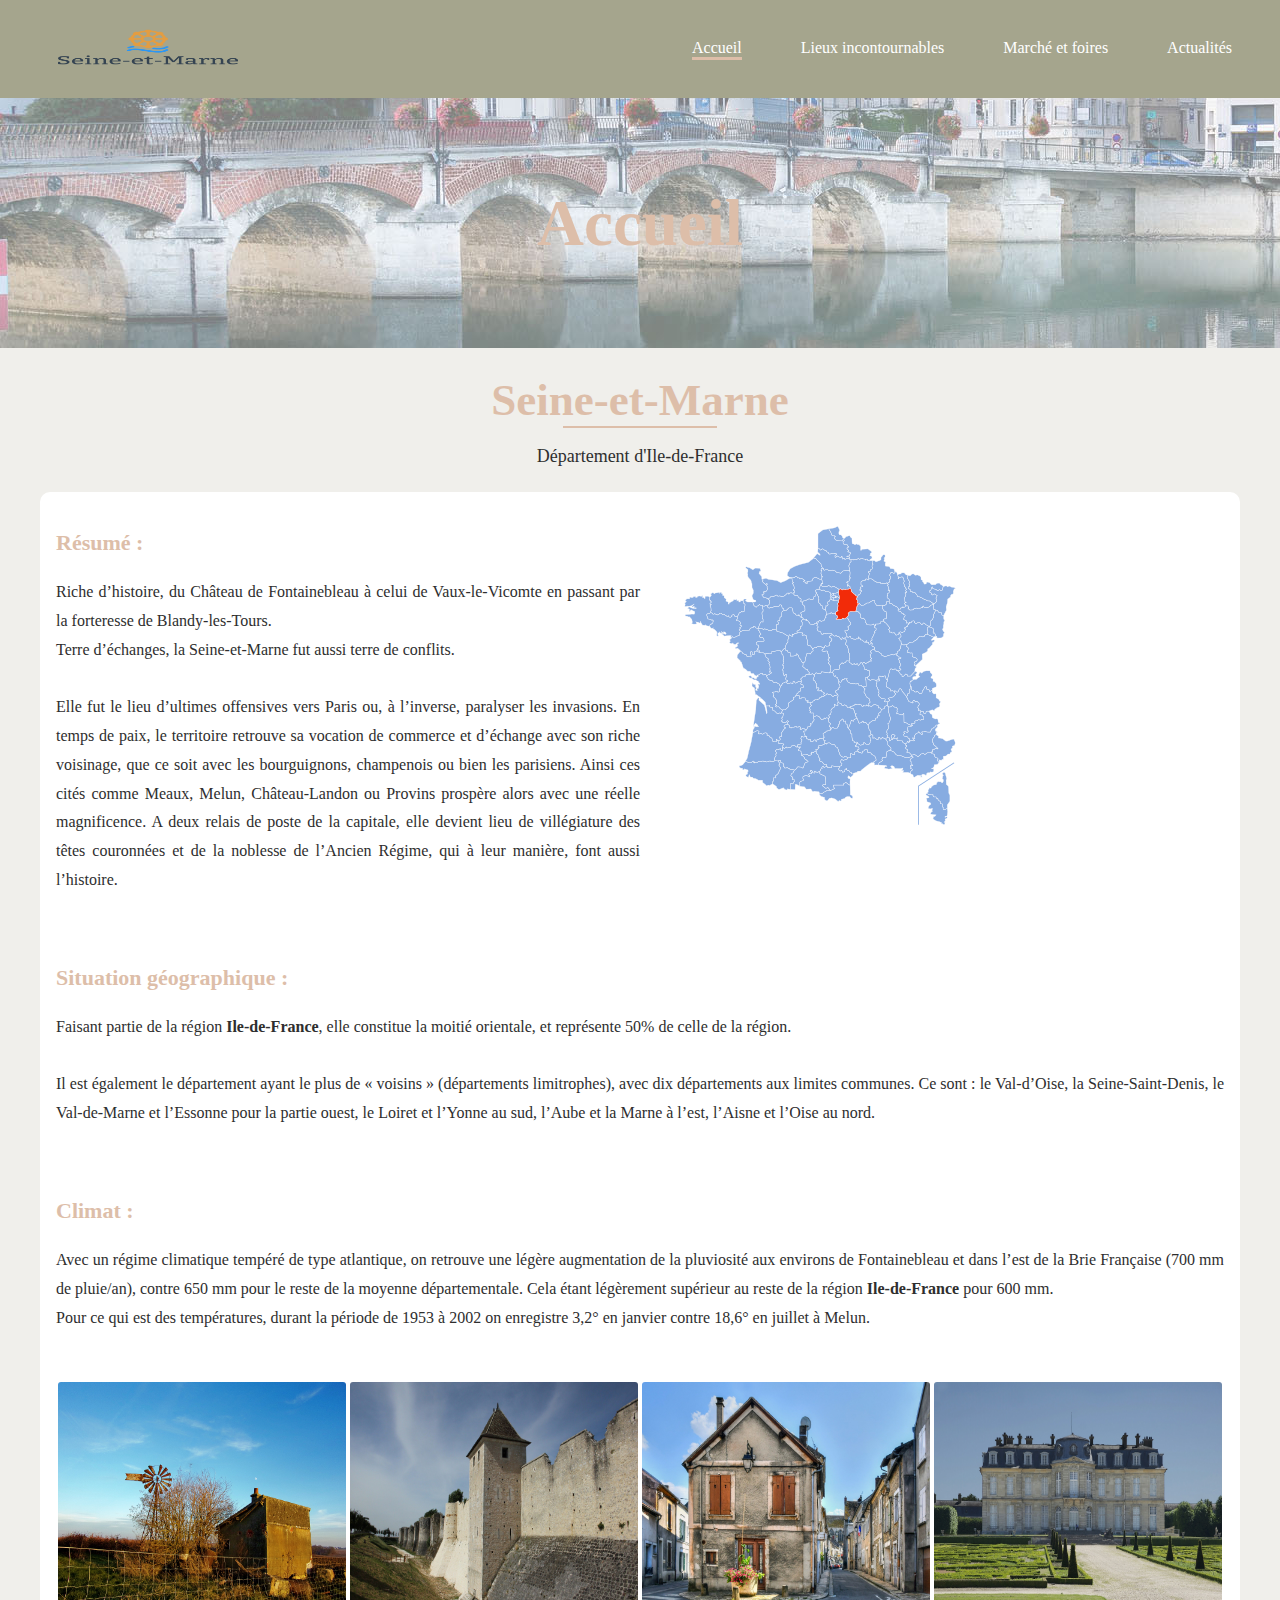
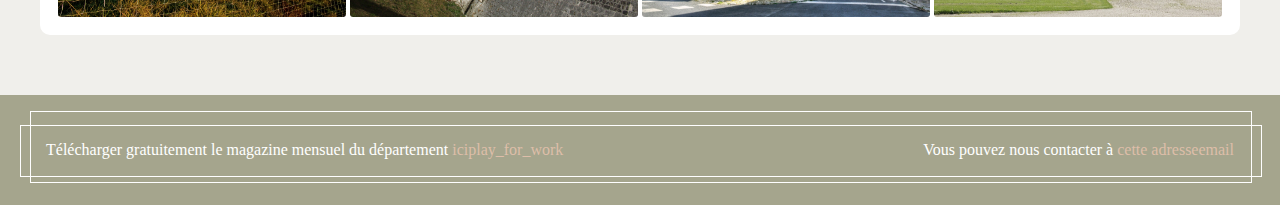
==== commit c7d99a9b: "Update - design lieux.html" ====
--- a/index.html
+++ b/index.html
@@ -3,8 +3,6 @@
 <head>
     <meta charset="UTF-8">
     <meta name="viewport" content="width=device-width, initial-scale=1.0">
-    <link href="https://fonts.googleapis.com/css2?family=Baloo+Paaji+2&display=swap" rel="stylesheet">
-    <link href="https://fonts.googleapis.com/css2?family=Baloo+Paaji+2&display=swap" rel="stylesheet">
     <title>Accueil</title>
     <link href="style.css" rel="stylesheet">
 </head>
@@ -16,7 +14,7 @@
             </div>
             <nav class="d-flex align-center">
                 <ul class="d-flex jc-between w-100">
-                    <li class="actual-links"><a href="accueil_depart.html">Accueil</a></li>
+                    <li class="actual-links"><a href="index.html">Accueil</a></li>
                     <li><a href="lieux.html">Lieux incontournables</a></li>
                     <li><a href="marche.html">Marché et foires</a></li>
                     <li><a href="actualite.html">Actualités</a></li>
@@ -36,7 +34,7 @@
         </section>
 
         <div id="content" class="content m-auto col-content box-siz">
-            <section id="resume" class="d-flex">
+            <section id="resume" class="d-flex padding-1rem">
                 <div class="w-50">
                     <h3>Résumé :</h3>
                     <p>
@@ -48,21 +46,21 @@
                 </div>
                 <figure><img src="media/departement.png" alt="Emplacement de la Seine-et-Marne en Frnace"/></figure>
             </section>
-            <section>
+            <section class="padding-1rem">
                 <h3>Situation géographique :</h3>
                 <p>
                     Faisant partie de la région <strong>Ile-de-France</strong>, elle constitue la moitié orientale, et représente 50% de celle de la région.<br/><br/>
                     Il est également le département ayant le plus de « voisins » (départements limitrophes), avec <em>dix départements aux limites communes</em>. Ce sont : le <em>Val-d’Oise</em>, la <em>Seine-Saint-Denis</em>, le <em>Val-de-Marne</em> et l’<em>Essonne</em> pour la partie ouest, le <em>Loiret</em> et l’<em>Yonne</em> au sud, l’<em>Aube</em> et la <em>Marne</em> à l’est, l’<em>Aisne</em> et l’<em>Oise</em> au nord.
                 </p>
             </section>
-            <section>
+            <section class="padding-1rem">
                 <h3>Climat :</h3>
                 <p>
                     Avec un régime climatique tempéré de type atlantique, on retrouve une légère augmentation de la pluviosité aux environs de <em>Fontainebleau</em> et dans l’est de la <em>Brie Française</em> (700 mm de pluie/an), contre  650 mm pour le reste de la moyenne départementale. Cela étant légèrement supérieur au reste de la région <strong>Ile-de-France</strong> pour 600 mm.<br/>
                     Pour ce qui est des températures, durant la période de <em>1953</em> à <em>2002</em> on enregistre 3,2° en janvier contre 18,6° en juillet à <em>Melun</em>.
                 </p>
             </section>
-            <div class="d-flex">
+            <div class="d-flex padding-1rem">
                 <a href="media/campagne.jpg"><img class="minImage box-siz" src="media/campagne.jpg" alt="Prairie avec moulin"></a>
 
                 <a href="media/rempart.jpg"><img  class="minImage box-siz" src="media/rempart.jpg" alt="Rempart avec une tours"></a>
--- a/style.css
+++ b/style.css
@@ -44,15 +44,19 @@
 .w-100{ width: 100%;    }
 .m-auto{    margin: auto;   }
 .content{   
-    width: 62.5%;
     margin-bottom: 3.75rem;
     border-radius: 10px;
 }
 .w-50{  width: 50%; }
+.column{    
+    flex-direction: column;
+    flex: 50%;
+}
 .wrap{  flex-wrap: wrap;    }
 .col-content{ background-color: var(--col-content);}
 .box-siz{   box-sizing: border-box; }
 .icon{  font-family: 'Material-Icons';  }
+.padding-1rem{  padding: 1rem;  }
 
 /* Generic ----------------*/
 ul{ list-style: none;   }
@@ -132,8 +136,9 @@
     margin-bottom: 1.5625rem;
 }
 
-#content > section, #content > div{
-    padding: 1rem;
+#content{
+    width: 100%;
+    max-width: 1200px;
 }
 
 #content h3{
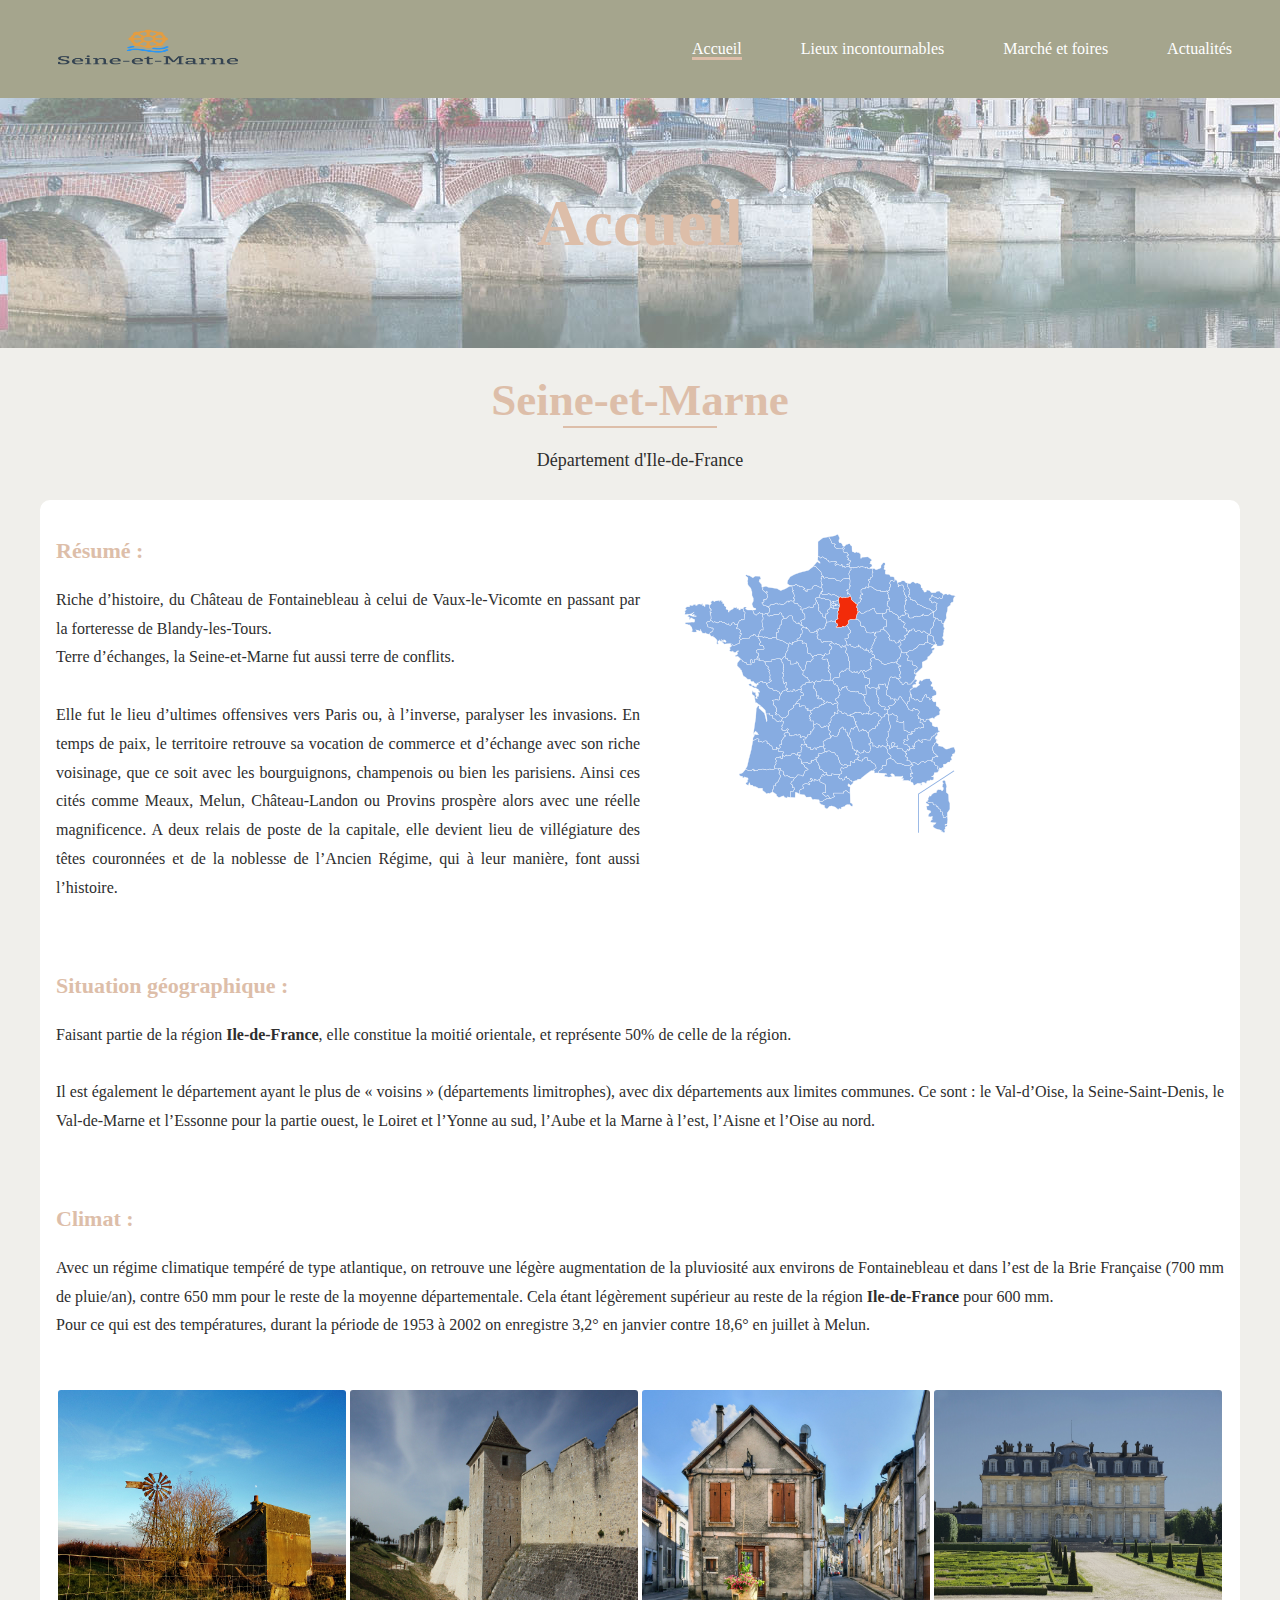
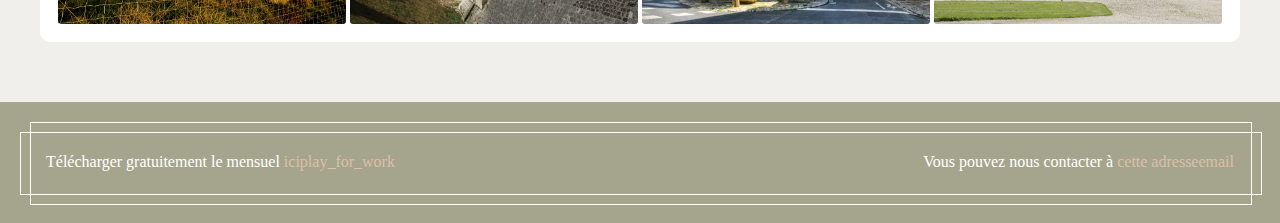
==== commit 1994eb59: "Update - responsive to max-width 992px" ====
--- a/index.html
+++ b/index.html
@@ -14,7 +14,7 @@
             </div>
             <nav class="d-flex align-center">
                 <ul class="d-flex jc-between w-100">
-                    <li class="actual-links"><a href="index.html">Accueil</a></li>
+                    <li><a class="actual-links" href="index.html">Accueil</a></li>
                     <li><a href="lieux.html">Lieux incontournables</a></li>
                     <li><a href="marche.html">Marché et foires</a></li>
                     <li><a href="actualite.html">Actualités</a></li>
@@ -33,7 +33,7 @@
             <p>Département d'Ile-de-France</p>
         </section>
 
-        <div id="content" class="content m-auto col-content box-siz">
+        <div id="index" class="content-siz content m-auto col-content box-siz">
             <section id="resume" class="d-flex padding-1rem">
                 <div class="w-50">
                     <h3>Résumé :</h3>
@@ -74,7 +74,7 @@
     
     <footer>
         <div class="box-siz d-flex jc-between">
-            <p>Télécharger gratuitement le magazine mensuel du département <a href="mensuel.pdf" download class="d-flex align-center">ici <span class="icon m-auto">play_for_work</span></a></p>
+            <p>Télécharger gratuitement le mensuel <a href="mensuel.pdf" download class="d-flex align-center">ici <span class="icon m-auto">play_for_work</span></a></p>
             <p>Vous pouvez nous contacter à <a href="mailto:webmaster@ceciestuntest.fr" class="d-flex align-center">cette adresse <span class="icon">email</span></a></p>
         </div>
     </footer>
--- a/style.css
+++ b/style.css
@@ -39,6 +39,7 @@
 .d-flex{    display: flex;  }
 .jc-between{    justify-content: space-between; }
 .jc-center{ justify-content: center;    }
+.js-end{ justify-self: end;   }
 .jc-around{ justify-content: space-around;  }
 .align-center{  align-items: center;    }
 .w-100{ width: 100%;    }
@@ -47,13 +48,19 @@
     margin-bottom: 3.75rem;
     border-radius: 10px;
 }
+.content-siz{
+    width: 100%;
+    max-width: 1200px;
+}
 .w-50{  width: 50%; }
+.w-20{  width: 20%; }
 .column{    
     flex-direction: column;
     flex: 50%;
 }
 .wrap{  flex-wrap: wrap;    }
-.col-content{ background-color: var(--col-content);}
+.col-content{ background-color: var(--col-content); }
+.col-primary{   background-color: var(--col-primary);   }
 .box-siz{   box-sizing: border-box; }
 .icon{  font-family: 'Material-Icons';  }
 .padding-1rem{  padding: 1rem;  }
@@ -69,6 +76,19 @@
 strong{
     font-family: 'Roboto-Bold', serif;
 }
+
+h3{
+    font-size: 1.375rem;
+    color: var(--col-third);
+}
+
+p{
+    font-size: 1rem;
+    text-align: justify;
+    line-height: 1.8rem;
+}
+
+em{    font-style: normal; }
 
 /* Body ____________________________________________________________________________________________________*/
 body{
@@ -134,25 +154,8 @@
 #introduction > p{
     font-size: 1.125rem;
     margin-bottom: 1.5625rem;
-}
-
-#content{
-    width: 100%;
-    max-width: 1200px;
-}
-
-#content h3{
-    font-size: 1.375rem;
-    color: var(--col-third);
-}
-
-#content p{
-    font-size: 1rem;
-    text-align: justify;
-    line-height: 1.8rem;
-}
-
-#content em{    font-style: normal; }
+    text-align: center;
+}
 
 /* Images _________________________________________________________________________________________________*/
 .minImage{
@@ -166,6 +169,13 @@
 
 .minImage:hover{   opacity: 0.7;   }
 
+.imgNoLinks{
+    border-radius: 5px;
+    width: 100%;
+    height: 100%;
+    padding: 2px;
+}
+
 /* Footer _________________________________________________________________________________________________*/
 footer{
     background-color: var(--col-secondary);
@@ -202,5 +212,55 @@
     position: absolute;
     width: calc(100% - 60px);
     height: calc(100% - 40px);
-    margin: -64px 0;
+    margin: -71px 0;
+}
+
+/* Responsive _____________________________________________________________________________________________*/
+@media screen and (max-width: 991.98px){
+    header nav{
+        align-self: center;
+        width: 50%;
+        height: 50px;
+    }
+    
+    header ul{
+        height: 100%;
+        flex-direction: column;
+        flex-wrap: wrap;
+    }
+
+    header li{
+        text-align: center;
+        width: auto;
+    }
+
+    footer > div{
+        flex-direction: column;
+    }
+
+    footer::after{
+        margin: -132px 0;
+    }
+}
+
+@media screen and (max-width: 767.98px){
+    header nav{
+        width: 55%;
+    }
+
+    h1{
+        text-align: center;
+    }
+
+    #resume{
+        flex-direction: column;
+    }
+
+    #resume > div{
+        width: 100%
+    }
+
+    #resume > figure{
+        align-self: center;
+    }
 }